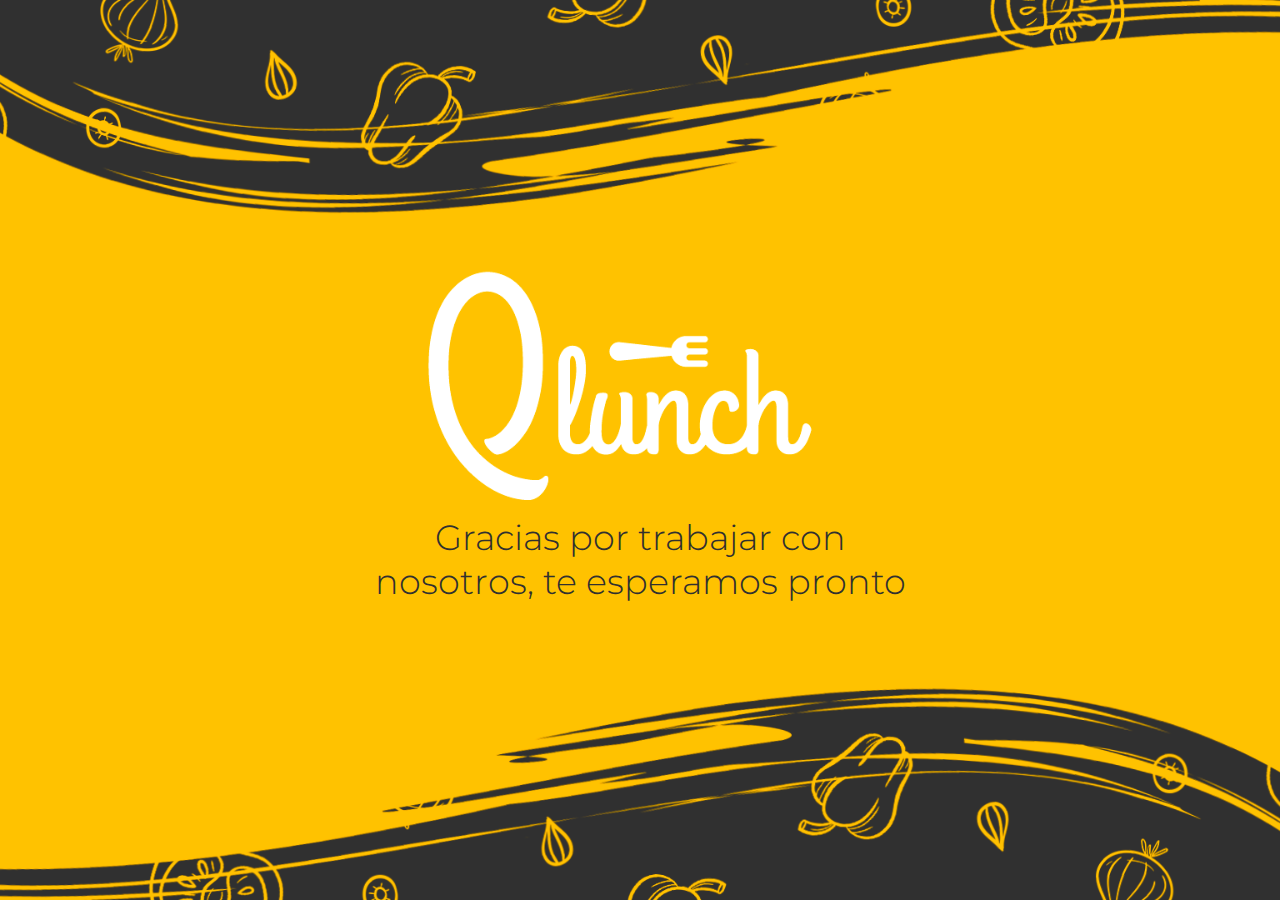
==== final.html @ cfa2428f "user can choose any plate, sending request trought a query var" ====
<!DOCTYPE html>
<html lang="en">
<head>
    <meta charset="UTF-8">
    <meta name="viewport" content="width=device-width, initial-scale=1.0">
    <title>Quick Lunch</title>
    <link rel="stylesheet" href="style/index.css">
    <link rel="stylesheet" href="style/dash.css">
</head>
<body class="final">
    <p>Gracias por trabajar con<br/>nosotros, te esperamos pronto</p>
</body>
</html>
---- style/index.css ----
@import url("https://fonts.googleapis.com/css2?family=Montserrat:ital,wght@0,300;0,400;0,500;0,700;1,100;1,500&display=swap");
@import url("https://fonts.googleapis.com/css2?family=Grand+Hotel&display=swap");
* {
  font-family: 'Montserrat';
  font-style: normal;
  font-weight: 300;
  font-size: 18px;
  line-height: 44px;
  -webkit-box-sizing: border-box;
          box-sizing: border-box;
  margin: 0;
  padding: 0;
}

body {
  display: -webkit-box;
  display: -ms-flexbox;
  display: flex;
  -webkit-box-orient: vertical;
  -webkit-box-direction: normal;
      -ms-flex-direction: column;
          flex-direction: column;
  -webkit-box-pack: center;
      -ms-flex-pack: center;
          justify-content: center;
  -webkit-box-align: center;
      -ms-flex-align: center;
          align-items: center;
  position: relative;
}

button {
  width: 200px;
  height: 50px;
  background: #FFC200;
  -webkit-box-shadow: 0px 4px 4px rgba(0, 0, 0, 0.25);
          box-shadow: 0px 4px 4px rgba(0, 0, 0, 0.25);
  border: none;
  border-radius: 10px;
  color: #353535;
}

button:hover {
  opacity: .7;
}

.row {
  display: -webkit-box;
  display: -ms-flexbox;
  display: flex;
  -webkit-box-orient: horizontal;
  -webkit-box-direction: normal;
      -ms-flex-direction: row;
          flex-direction: row;
  -webkit-box-pack: justify;
      -ms-flex-pack: justify;
          justify-content: space-between;
  -webkit-box-align: start;
      -ms-flex-align: start;
          align-items: flex-start;
}

input {
  background: none;
  border: none;
  border-bottom: 1px solid #FFFFFF;
  color: white;
  margin-bottom: 10px;
  width: 400px;
}

input::-webkit-input-placeholder {
  color: rgba(255, 255, 255, 0.25);
}

input:-ms-input-placeholder {
  color: rgba(255, 255, 255, 0.25);
}

input::-ms-input-placeholder {
  color: rgba(255, 255, 255, 0.25);
}

input::placeholder {
  color: rgba(255, 255, 255, 0.25);
}

.user {
  position: absolute;
  top: 50px;
  right: 100px;
  -webkit-box-align: center;
      -ms-flex-align: center;
          align-items: center;
}

.user img {
  margin-right: 20px;
}

.menu {
  position: absolute;
  top: 90px;
  right: 60px;
  border: 1px solid #C4C4C4;
  border-radius: 13px;
  padding: 20px;
}

.menu p {
  border-bottom: 1px solid #C4C4C4;
  opacity: .4;
}

.menu p:last-child {
  border: none;
  opacity: 1;
}
/*# sourceMappingURL=index.css.map */
---- style/dash.css ----
body {
  min-height: 100vh;
  background-image: url("../imgs/c_neg_tex.png");
  background-size: cover;
  background-position: top;
  background-repeat: no-repeat;
}

h1 {
  font-family: 'Grand Hotel';
  font-style: normal;
  font-weight: normal;
  font-size: 90px;
  line-height: 130px;
  color: #303030;
  margin-top: 100px;
}

.pedidos {
  padding: 0 150px;
}

ul {
  -ms-flex-item-align: start;
      align-self: flex-start;
}

ul li {
  list-style-image: url("../imgs/bullet.svg");
  font-family: 'Montserrat';
  font-size: 20px;
  line-height: 39px;
  color: #303030;
  margin-bottom: 10px;
}

ul li:hover {
  font-weight: 700;
}

ul li a {
  text-decoration: none;
}

ul .selected {
  list-style-image: url("../imgs/bullet_check.svg");
}

ul .selected a {
  color: #303030;
  font-weight: 700;
}

#x {
  position: absolute;
  top: 50px;
  right: 50px;
}

h3 {
  color: #303030;
  font-weight: 600;
  -ms-flex-item-align: start;
      align-self: flex-start;
}

.pedido {
  margin-bottom: 20px;
}

.pedido img {
  width: 45%;
  margin-right: 40px;
}

.pedido div p {
  line-height: 29px;
  margin-bottom: 20px;
}

.pedido div p strong {
  font-weight: 800;
}

textarea {
  width: 100%;
  height: 2.2em;
  border: 1px solid #CAC4C4;
  border-radius: 13px;
}

.end_ped {
  margin-top: 20px;
}

.final {
  background-image: url("../imgs/finalBackground.svg");
  background-position: center;
}

.final p {
  font-family: Montserrat;
  font-weight: 300;
  font-size: 35px;
  text-align: center;
  color: #303030;
  margin-top: 220px;
}
/*# sourceMappingURL=dash.css.map */
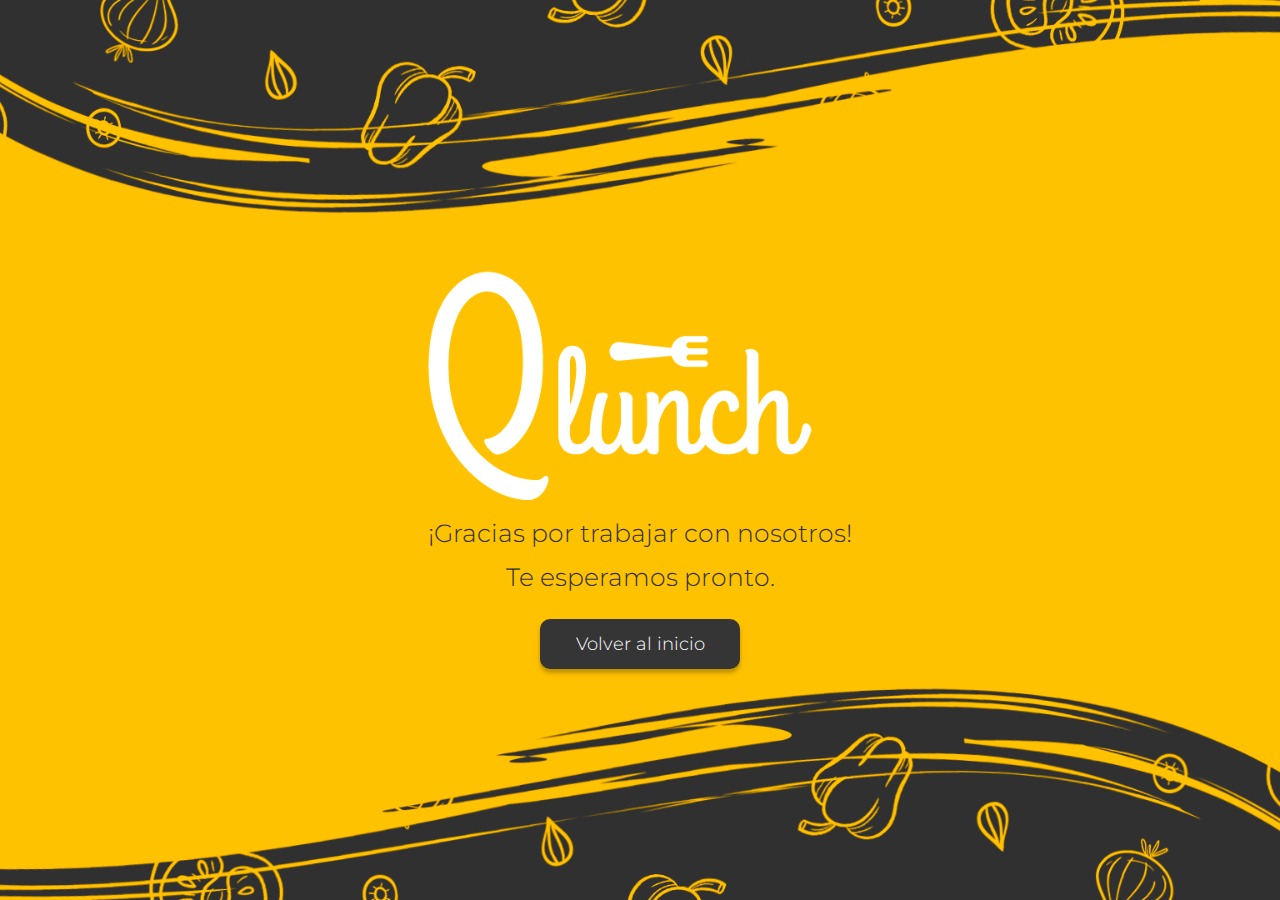
==== commit 9ac924e8: "Se agrego el icono y se detecta si el usuario ha iniciado sesison" ====
--- a/final.html
+++ b/final.html
@@ -1,13 +1,19 @@
 <!DOCTYPE html>
-<html lang="en">
+<html>
+
 <head>
     <meta charset="UTF-8">
     <meta name="viewport" content="width=device-width, initial-scale=1.0">
     <title>Quick Lunch</title>
     <link rel="stylesheet" href="style/index.css">
     <link rel="stylesheet" href="style/dash.css">
+    <link rel="icon" type="image/png" href="imgs/logoWeb.png">
 </head>
+
 <body class="final">
-    <p>Gracias por trabajar con<br/>nosotros, te esperamos pronto</p>
+    <p>¡Gracias por trabajar con nosotros!<br />Te esperamos pronto.</p>
+    <button id="finalBtn">Volver al inicio</button>
 </body>
+<script type="text/javascript" src="js/Final.js"></script>
+
 </html>--- a/style/index.css
+++ b/style/index.css
@@ -44,6 +44,18 @@
   opacity: .7;
 }
 
+#finalBtn {
+  margin-top: 20px;
+  background: #353535; 
+  color: rgb(255, 255, 255);
+}
+
+#opciones {
+  position: absolute;
+  top: 100px;
+  right: 80px;;
+}
+
 .row {
   display: -webkit-box;
   display: -ms-flexbox;
@@ -85,17 +97,8 @@
   color: rgba(255, 255, 255, 0.25);
 }
 
-.user {
-  position: absolute;
-  top: 50px;
-  right: 100px;
-  -webkit-box-align: center;
-      -ms-flex-align: center;
-          align-items: center;
-}
-
 .user img {
-  margin-right: 20px;
+  margin-right: 10px;
 }
 
 .menu {
--- a/style/dash.css
+++ b/style/dash.css
@@ -10,23 +10,31 @@
   font-family: 'Grand Hotel';
   font-style: normal;
   font-weight: normal;
-  font-size: 90px;
+  font-size: 55px;
   line-height: 130px;
   color: #303030;
-  margin-top: 100px;
+  margin-top: 165px;
+}
+
+#tituloLista {
+  margin-top: 0;
 }
 
 .pedidos {
-  padding: 0 150px;
+  padding: 0 50px;
 }
 
-ul {
+#cerrarSesion:hover {
+  cursor: pointer;
+}
+
+ol {
   -ms-flex-item-align: start;
       align-self: flex-start;
 }
 
-ul li {
-  list-style-image: url("../imgs/bullet.svg");
+ol li {
+  /*list-style-image: url("../imgs/bullet.svg");*/
   font-family: 'Montserrat';
   font-size: 20px;
   line-height: 39px;
@@ -34,19 +42,19 @@
   margin-bottom: 10px;
 }
 
-ul li:hover {
+ol li a:hover {
   font-weight: 700;
 }
 
-ul li a {
+ol li a {
   text-decoration: none;
 }
 
-ul .selected {
+/*ol .selected {
   list-style-image: url("../imgs/bullet_check.svg");
-}
+}*/
 
-ul .selected a {
+ol .selected a {
   color: #303030;
   font-weight: 700;
 }
@@ -68,9 +76,12 @@
   margin-bottom: 20px;
 }
 
+#infoPedido{
+  margin-left: 30px;
+}
+
 .pedido img {
-  width: 45%;
-  margin-right: 40px;
+  margin-top: 200px;
 }
 
 .pedido div p {
@@ -89,10 +100,6 @@
   border-radius: 13px;
 }
 
-.end_ped {
-  margin-top: 20px;
-}
-
 .final {
   background-image: url("../imgs/finalBackground.svg");
   background-position: center;
@@ -101,9 +108,28 @@
 .final p {
   font-family: Montserrat;
   font-weight: 300;
-  font-size: 35px;
+  font-size: 25px;
   text-align: center;
   color: #303030;
-  margin-top: 220px;
+  margin-top: 280px;
+}
+
+#comentarios {
+  font-family: Montserrat;
+  font-weight: 300;
+  font-size: 20px;
+  text-align: left;
+  color: #303030;
+  align-self: flex-start;
+
+}
+
+#botones {
+  width: 500px;
+  display: -webkit-box;
+  display: -ms-flexbox;
+  display: flex;
+  justify-content: space-between;
+
 }
 /*# sourceMappingURL=dash.css.map */